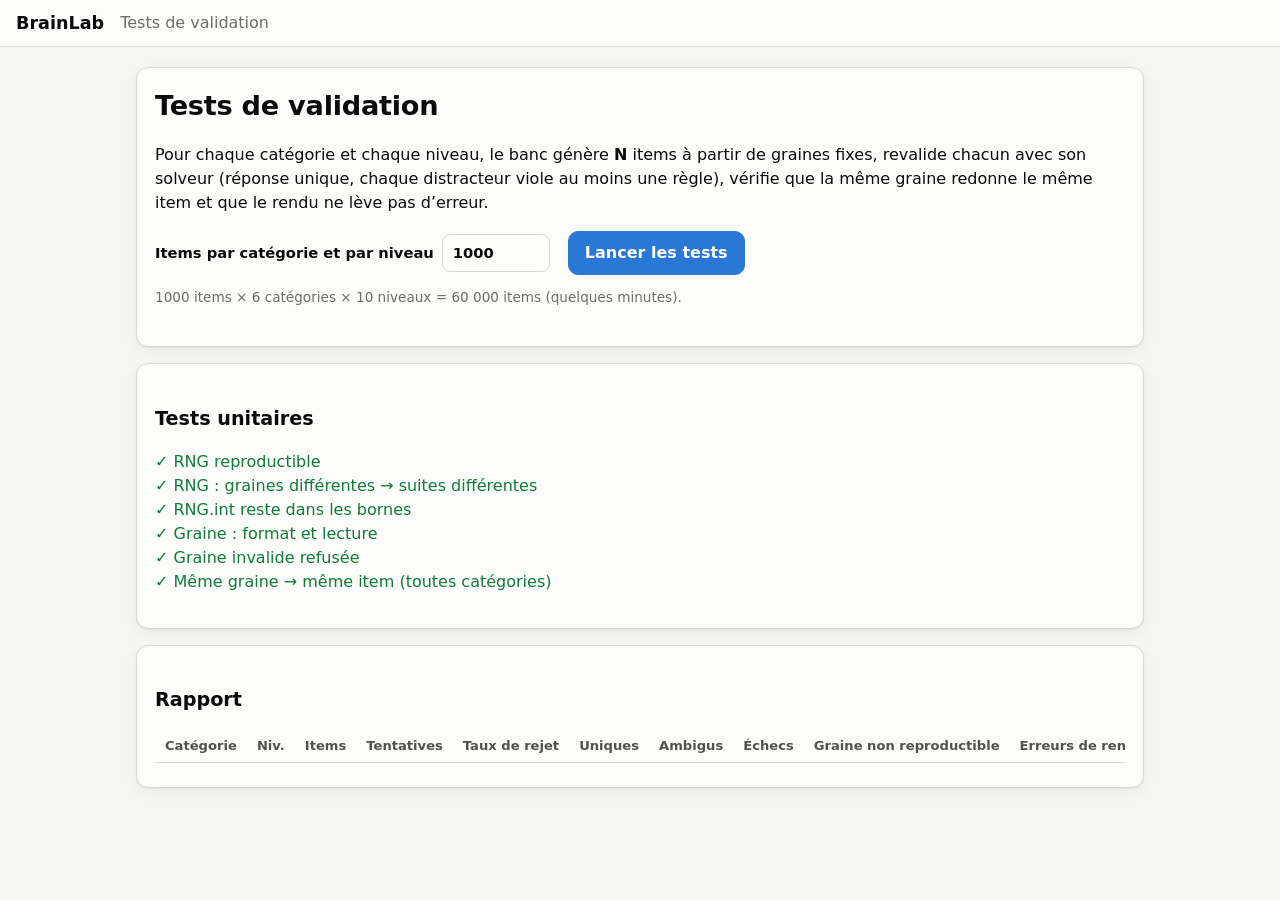
==== tests/index.html @ d0decbf3 "BrainLab : plateforme psychométrique statique (6 catégories, 10 niveaux, solveurs, tests) Site 100 %" ====
<!doctype html>
<html lang="fr">
<head>
  <meta charset="utf-8">
  <meta http-equiv="Content-Security-Policy" content="default-src 'self'">
  <meta name="viewport" content="width=device-width, initial-scale=1">
  <meta name="color-scheme" content="light dark">
  <title>BrainLab — tests de validation</title>
  <link rel="stylesheet" href="../css/style.css">
  <link rel="icon" href="../favicon.svg" type="image/svg+xml">
  <script type="module" src="runner.js"></script>
</head>
<body>
  <header class="top">
    <a class="brand" href="../index.html"><span>BrainLab</span></a>
    <span class="muted">Tests de validation</span>
  </header>
  <main id="main">
    <section class="panel">
      <h1>Tests de validation</h1>
      <p>Pour chaque catégorie et chaque niveau, le banc génère <strong>N</strong> items à partir de graines fixes, revalide chacun avec son solveur (réponse unique, chaque distracteur viole au moins une règle), vérifie que la même graine redonne le même item et que le rendu ne lève pas d’erreur.</p>
      <form id="cfg" class="toolbar">
        <label>Items par catégorie et par niveau <input id="n" type="number" min="10" max="5000" step="10" value="1000"></label>
        <button class="btn primary" type="submit" id="go">Lancer les tests</button>
        <span class="muted small">1000 items × 6 catégories × 10 niveaux = 60 000 items (quelques minutes).</span>
      </form>
      <progress id="prog" max="1" value="0" hidden></progress>
      <p id="status" class="big" aria-live="polite"></p>
    </section>
    <section class="panel">
      <h2>Tests unitaires</h2>
      <ul id="unit"></ul>
    </section>
    <section class="panel">
      <h2>Rapport</h2>
      <div class="table-wrap">
        <table class="data" id="report">
          <thead><tr><th>Catégorie</th><th>Niv.</th><th>Items</th><th>Tentatives</th><th>Taux de rejet</th><th>Uniques</th><th>Ambigus</th><th>Échecs</th><th>Graine non reproductible</th><th>Erreurs de rendu</th><th>Temps moyen</th><th>Temps max</th><th>Motifs de rejet</th></tr></thead>
          <tbody></tbody>
        </table>
      </div>
    </section>
  </main>
</body>
</html>
---- css/style.css ----
/* BrainLab — feuille de style unique. Thème sombre automatique (prefers-color-scheme). */

:root {
  color-scheme: light;
  --bg: #f6f6f3;
  --surface: #fcfcfb;
  --surface-2: #efeee9;
  --line: #d9d8d2;
  --text: #0b0b0b;
  --text-2: #52514e;
  --muted: #6e6d68;
  --accent: #2a78d6;
  --accent-ink: #ffffff;
  --good: #0f7a3a;
  --good-bg: #e3f4e8;
  --bad: #b3261e;
  --bad-bg: #fbe5e3;
  --warn: #8a5a00;
  /* figures */
  --ink: #1b2433;
  --cell: #ffffff;
  --cell-line: #b9b8b1;
  --mline: #d95926;
  --mpos: #2a78d6;
  --noise: #a8a7a0;
  --cube-top: #e8eef8;
  --cube-x: #9ec5f4;
  --cube-y: #5598e7;
  --sg-on: #1b2433;
  --sg-on2: #eb6834;
  /* séries (palette catégorielle validée, ordre fixe) */
  --s1: #2a78d6; --s2: #eb6834; --s3: #1baf7a; --s4: #eda100; --s5: #e87ba4; --s6: #008300;
  --radius: 12px;
  --shadow: 0 1px 2px rgba(0, 0, 0, .06), 0 4px 16px rgba(0, 0, 0, .05);
  font-family: system-ui, -apple-system, "Segoe UI", Roboto, "Helvetica Neue", Arial, sans-serif;
}

@media (prefers-color-scheme: dark) {
  :root {
    color-scheme: dark;
    --bg: #121211;
    --surface: #1a1a19;
    --surface-2: #242422;
    --line: #383835;
    --text: #ffffff;
    --text-2: #c3c2b7;
    --muted: #9d9c94;
    --accent: #3987e5;
    --good: #5fd18b;
    --good-bg: #173322;
    --bad: #ff8a80;
    --bad-bg: #3a1b19;
    --warn: #f0b84a;
    --ink: #e9edf3;
    --cell: #20201e;
    --cell-line: #4a4a46;
    --mline: #ff8a5c;
    --mpos: #6da7ec;
    --noise: #6a6964;
    --cube-top: #3c4e66;
    --cube-x: #2a5f9e;
    --cube-y: #173d6b;
    --sg-on: #e9edf3;
    --sg-on2: #ff8a5c;
    --s1: #3987e5; --s2: #d95926; --s3: #199e70; --s4: #c98500; --s5: #d55181; --s6: #008300;
    --shadow: none;
  }
}

* { box-sizing: border-box; }
html { -webkit-text-size-adjust: 100%; }
body {
  margin: 0;
  background: var(--bg);
  color: var(--text);
  line-height: 1.5;
  font-size: 16px;
}
a { color: var(--accent); }
code { font-family: ui-monospace, SFMono-Regular, Menlo, Consolas, monospace; font-size: .92em; }
h1 { font-size: 1.7rem; margin: 0 0 .5rem; letter-spacing: -.01em; }
h2 { font-size: 1.2rem; margin: 1.4rem 0 .6rem; }
h3 { font-size: 1.1rem; margin: 0 0 .6rem; }
h4 { font-size: 1rem; margin: 1rem 0 .4rem; }
.muted { color: var(--muted); }
.small { font-size: .85rem; }
.warn { color: var(--warn); font-weight: 600; }
.big { font-size: 1.3rem; font-weight: 700; }

.skip { position: absolute; left: -999px; }
.skip:focus { left: 16px; top: 8px; background: var(--surface); padding: 6px 10px; z-index: 10; }

/* ---------- En-tête ---------- */
.top {
  position: sticky; top: 0; z-index: 5;
  display: flex; align-items: center; gap: 16px; flex-wrap: wrap;
  padding: 10px 16px;
  background: var(--surface);
  border-bottom: 1px solid var(--line);
}
.brand { display: flex; align-items: center; gap: 8px; color: var(--text); text-decoration: none; font-weight: 800; font-size: 1.1rem; }
.logo-bg { fill: var(--accent); }
.logo-fg { fill: #fff; stroke: #fff; stroke-width: 1.5; }
.nav { display: flex; gap: 4px; flex-wrap: wrap; }
.nav a { padding: 6px 10px; border-radius: 8px; color: var(--text-2); text-decoration: none; font-weight: 600; font-size: .95rem; }
.nav a:hover { background: var(--surface-2); }
.nav a.active { background: var(--accent); color: var(--accent-ink); }

main { max-width: 1040px; margin: 0 auto; padding: 20px 16px 40px; outline: none; }
.foot { text-align: center; color: var(--muted); font-size: .82rem; padding: 0 16px 24px; }

/* ---------- Boutons, formulaires ---------- */
.btn {
  display: inline-flex; align-items: center; justify-content: center; gap: 6px;
  padding: 9px 16px; border-radius: 10px;
  border: 1px solid var(--line); background: var(--surface); color: var(--text);
  font: inherit; font-weight: 600; cursor: pointer; text-decoration: none;
}
.btn:hover { background: var(--surface-2); }
.btn.primary { background: var(--accent); border-color: var(--accent); color: var(--accent-ink); }
.btn.primary:hover { filter: brightness(1.08); }
.btn.danger { color: var(--bad); border-color: var(--bad); }
.btn.small { padding: 5px 10px; font-size: .88rem; }
.btn.pressed { background: var(--accent); color: var(--accent-ink); }
select, input {
  font: inherit; color: var(--text); background: var(--surface);
  border: 1px solid var(--line); border-radius: 8px; padding: 7px 10px;
}
label { font-weight: 600; font-size: .92rem; display: inline-flex; align-items: center; gap: 8px; }
label.check { font-weight: 500; }
:focus-visible { outline: 3px solid var(--accent); outline-offset: 2px; }

/* ---------- Accueil ---------- */
.hero { padding: 12px 0 8px; }
.hero h1 { font-size: 2.2rem; }
.lead { font-size: 1.1rem; color: var(--text-2); max-width: 46rem; }
.hero-actions { display: flex; gap: 10px; flex-wrap: wrap; margin: 16px 0; }
.cards { display: grid; grid-template-columns: repeat(auto-fill, minmax(220px, 1fr)); gap: 12px; margin: 12px 0 20px; }
.card {
  display: block; padding: 16px; border-radius: var(--radius); background: var(--surface);
  border: 1px solid var(--line); border-top: 4px solid var(--accent); color: var(--text); text-decoration: none; box-shadow: var(--shadow);
}
.card:hover { background: var(--surface-2); }
.card h2 { font-size: 1.05rem; margin: 0 0 6px; }
.card p { margin: 2px 0; }
.card.cat-matrices { border-top-color: var(--s1); }
.card.cat-sequences { border-top-color: var(--s2); }
.card.cat-spatial { border-top-color: var(--s3); }
.card.cat-logic { border-top-color: var(--s4); }
.card.cat-verbal { border-top-color: var(--s5); }
.card.cat-memory { border-top-color: var(--s6); }
.info ul { padding-left: 1.2rem; }

/* ---------- Panneaux ---------- */
.panel, .item, .explain {
  background: var(--surface); border: 1px solid var(--line); border-radius: var(--radius);
  padding: 18px; margin: 0 0 16px; box-shadow: var(--shadow);
}
.toolbar { display: flex; flex-wrap: wrap; gap: 12px 18px; align-items: center; margin-bottom: 14px; }
.inline-form { display: flex; gap: 8px; flex-wrap: wrap; }
.inline-form input { flex: 1 1 220px; font-family: ui-monospace, Menlo, Consolas, monospace; }

/* ---------- Item ---------- */
.item-head { display: flex; flex-wrap: wrap; gap: 6px; align-items: center; margin-bottom: 10px; }
.badge {
  display: inline-block; padding: 2px 9px; border-radius: 999px; font-size: .8rem; font-weight: 700;
  background: var(--surface-2); color: var(--text-2); border: 1px solid var(--line);
}
.badge.level { background: var(--accent); color: var(--accent-ink); border-color: var(--accent); }
.seed {
  margin-left: auto; font: inherit; font-size: .8rem; cursor: pointer;
  background: transparent; border: 1px dashed var(--line); border-radius: 999px; padding: 2px 10px; color: var(--text-2);
}
.prompt { font-size: 1.08rem; font-weight: 600; margin: 4px 0 12px; }
.stimulus { display: flex; justify-content: center; margin: 8px 0 16px; overflow-x: auto; }
.stimulus svg, .exp-visual svg { max-width: 100%; height: auto; }
.stim-row { display: flex; flex-direction: column; align-items: center; gap: 4px; }
.stim-label { font-size: .8rem; font-weight: 700; color: var(--muted); text-transform: uppercase; letter-spacing: .05em; }

.options { display: grid; gap: 10px; }
.options.visual { grid-template-columns: repeat(4, minmax(0, 1fr)); }
.options.textual { grid-template-columns: repeat(auto-fit, minmax(150px, 1fr)); }
.options.list { grid-template-columns: 1fr; }
.options.list .opt { justify-content: flex-start; min-height: 48px; }
.opt {
  position: relative; display: flex; align-items: center; justify-content: center;
  min-height: 56px; padding: 10px 10px 10px 30px; border-radius: 10px;
  border: 2px solid var(--line); background: var(--surface); color: var(--text); cursor: pointer; font: inherit;
}
.options.visual .opt { padding: 26px 6px 8px; }
.opt:hover:not(:disabled) { border-color: var(--accent); }
.opt:disabled { cursor: default; }
.opt svg { max-width: 100%; height: auto; max-height: 150px; }
.opt-num {
  position: absolute; top: 4px; left: 6px; font-size: .75rem; font-weight: 800; color: var(--muted);
}
.opt-notes .opt-num, .opt-notes li .opt-num { position: static; margin-right: 6px; }
.opt.correct { border-color: var(--good); background: var(--good-bg); }
.opt.wrong { border-color: var(--bad); background: var(--bad-bg); }
.opt-text { font-size: 1.15rem; font-weight: 700; }
.opt-text.left { font-size: 1rem; font-weight: 500; text-align: left; }

/* ---------- Retour et explications ---------- */
.feedback {
  display: flex; flex-wrap: wrap; gap: 10px 16px; align-items: center; justify-content: space-between;
  padding: 12px 16px; border-radius: var(--radius); margin: 0 0 14px; border: 1px solid;
}
.feedback.ok { background: var(--good-bg); border-color: var(--good); color: var(--good); }
.feedback.ko { background: var(--bad-bg); border-color: var(--bad); color: var(--bad); }
.feedback span { color: var(--text-2); }
.exp-visual { display: flex; flex-direction: column; align-items: center; gap: 6px; margin: 4px 0 12px; overflow-x: auto; }
.exp-chain { display: flex; flex-wrap: wrap; align-items: center; justify-content: center; gap: 8px; }
.exp-chain .arrow { font-size: .85rem; color: var(--muted); max-width: 12rem; text-align: center; }
.rule-list { padding-left: 1.3rem; }
.rule-list li { margin: 6px 0; }
.vt-wrap { margin: 6px 0 2px; }
.opt-notes { list-style: none; padding: 0; }
.opt-notes li { padding: 4px 8px; border-radius: 6px; margin: 2px 0; }
.opt-notes li.good { background: var(--good-bg); }
.opt-notes li.bad { background: var(--bad-bg); }
.score-detail { font-weight: 600; }

/* ---------- Matrices (SVG) ---------- */
.mbg { fill: var(--surface-2); }
.mcell { fill: var(--cell); stroke: var(--cell-line); stroke-width: 1.2; }
.mcell.missing { fill: var(--surface-2); stroke-dasharray: 5 4; }
.mcell.answer { stroke: var(--good); stroke-width: 4; }
.mq { fill: var(--muted); font-size: 44px; font-weight: 700; }
.ment { fill: var(--ink); stroke: var(--ink); stroke-width: 1.6; stroke-linejoin: round; }
.mneedle { stroke: var(--mpos); stroke-width: 2.4; stroke-linecap: round; }
.mline { stroke: var(--mline); stroke-width: 3.2; stroke-linecap: round; }
.mpos { fill: var(--mpos); }
.noise { stroke: var(--noise); stroke-width: 1.2; }
.noise-dot { fill: var(--noise); }
.vt-cell { fill: var(--surface-2); stroke: var(--line); }
.vt-ans { fill: var(--good-bg); stroke: var(--good); stroke-width: 2; }
.vt-text { fill: var(--text); font-size: 12px; font-weight: 700; }
svg.matrix.small { max-width: 320px; }

/* ---------- Suites ---------- */
.sq-box { fill: var(--cell); stroke: var(--cell-line); stroke-width: 1.5; }
.sq-box.missing { fill: var(--surface-2); stroke-dasharray: 5 4; }
.sq-box.answer { stroke: var(--good); stroke-width: 3.5; fill: var(--good-bg); }
.sq-text { fill: var(--text); font-weight: 700; }
.sq-sub { fill: var(--muted); font-size: 10px; }
.sq-arc { fill: none; stroke-width: 2; }
.sq-lab { font-size: 12px; font-weight: 700; }
.sq-arc.s0 { stroke: var(--s1); } .sq-lab.s0 { fill: var(--text); }
.sq-arc.s1 { stroke: var(--s2); } .sq-lab.s1 { fill: var(--text); }
.sq-arc.s2 { stroke: var(--s3); } .sq-lab.s2 { fill: var(--text); }
.sq-note { fill: var(--text-2); font-size: 10px; }

/* ---------- Visuo-spatial ---------- */
.poly-cell { fill: var(--accent); stroke: var(--surface); stroke-width: 2; }
svg.hl { outline: 3px solid var(--good); outline-offset: 2px; border-radius: 6px; }
.c-top { fill: var(--cube-top); stroke: var(--ink); stroke-width: 1.2; stroke-linejoin: round; }
.c-x { fill: var(--cube-x); stroke: var(--ink); stroke-width: 1.2; stroke-linejoin: round; }
.c-y { fill: var(--cube-y); stroke: var(--ink); stroke-width: 1.2; stroke-linejoin: round; }
.net-cell { fill: var(--cell); stroke: var(--ink); stroke-width: 1.5; }
.gl-s { fill: none; stroke: var(--ink); stroke-width: 0.16; stroke-linecap: round; stroke-linejoin: round; }
.gl-f { fill: var(--ink); stroke: none; }
.cubeview .gl-s { stroke-width: 2.4; }
.cubeview .c-top, .cubeview .c-x, .cubeview .c-y { fill: var(--cell); }
.sg-bg { fill: var(--cell-line); }
.sg-off { fill: var(--cell); }
.sg-on { fill: var(--sg-on); }
.sg-on2 { fill: var(--sg-on2); }

/* ---------- Logique et analogies ---------- */
.premises ol, .clues { padding-left: 1.4rem; margin: 0; }
.premises li, .clues li { margin: 4px 0; }
.premises { width: 100%; }
.stimulus .clues { width: 100%; }
.sol-table { border-collapse: collapse; font-size: .9rem; }
.sol-table th, .sol-table td { border: 1px solid var(--line); padding: 4px 8px; text-align: center; }
.sol-table td.hl { background: var(--good-bg); font-weight: 800; }
.sol-table td.tv { color: var(--good); }
.sol-table td.fv { color: var(--bad); }
.analogy { display: flex; flex-wrap: wrap; align-items: center; justify-content: center; gap: 8px; font-size: 1.25rem; }
.analogy.small { font-size: 1rem; }
.an-w { padding: 4px 12px; border-radius: 8px; background: var(--surface-2); border: 1px solid var(--line); font-weight: 700; }
.an-w.hl { background: var(--good-bg); border-color: var(--good); }
.an-q { padding: 4px 16px; border-radius: 8px; border: 2px dashed var(--accent); font-weight: 800; color: var(--accent); }
.an-op { color: var(--muted); font-size: .9em; }

/* ---------- Mémoire ---------- */
.mem-stage { display: flex; justify-content: center; padding: 12px 0; min-height: 140px; align-items: center; }
.span-digit { font-size: 5rem; font-weight: 800; min-height: 1.2em; min-width: 1.2em; text-align: center; font-variant-numeric: tabular-nums; }
.span-form { display: flex; gap: 10px; flex-wrap: wrap; align-items: center; justify-content: center; }
.span-form input { font-size: 1.4rem; letter-spacing: .2em; width: 14ch; }
.nb-wrap { display: flex; flex-direction: column; align-items: center; gap: 12px; }
.nb-grid { display: grid; grid-template-columns: repeat(3, 72px); grid-template-rows: repeat(3, 72px); gap: 6px; }
.nb-cell {
  border-radius: 10px; background: var(--surface-2); border: 1px solid var(--line);
  display: flex; align-items: center; justify-content: center; font-size: 2rem; font-weight: 800; color: var(--accent-ink);
}
.nb-cell.on { background: var(--accent); border-color: var(--accent); }
.nb-buttons { display: flex; gap: 10px; flex-wrap: wrap; justify-content: center; }
.mem-row { display: flex; flex-wrap: wrap; gap: 3px; align-items: center; margin: 4px 0; }
.mem-lab { font-size: .8rem; font-weight: 700; color: var(--muted); width: 5.5rem; }
.mem-cell {
  display: inline-flex; align-items: center; justify-content: center; min-width: 26px; height: 26px; padding: 0 4px;
  border-radius: 6px; background: var(--surface-2); border: 1px solid var(--line); font-weight: 700; font-size: .85rem;
}
.mem-cell.warm { opacity: .55; }
.mem-cell.hit { background: var(--good-bg); border-color: var(--good); }
.mem-cell.miss { background: var(--bad-bg); border-color: var(--bad); border-style: dashed; }
.mem-cell.fa { background: var(--bad-bg); border-color: var(--bad); }
.mem-intro { margin: 0; }

/* ---------- Examen ---------- */
.exam-bar {
  position: sticky; top: 58px; z-index: 4; display: flex; flex-wrap: wrap; gap: 10px; align-items: center;
  background: var(--surface); border: 1px solid var(--line); border-radius: var(--radius); padding: 8px 12px; margin-bottom: 12px;
}
.exam-bar progress { flex: 1 1 120px; accent-color: var(--accent); }
.timer { font-variant-numeric: tabular-nums; font-weight: 800; }
.timer.urgent { color: var(--bad); }
.corr { border: 1px solid var(--line); border-radius: var(--radius); margin: 8px 0; background: var(--surface); }
.corr > summary { cursor: pointer; padding: 10px 14px; font-weight: 600; }
.corr .mark { display: inline-block; width: 1.4em; }
.corr.ok .mark { color: var(--good); }
.corr.ko .mark { color: var(--bad); }
.corr .item { box-shadow: none; border: none; border-top: 1px solid var(--line); border-radius: 0 0 var(--radius) var(--radius); margin: 0; }
.corr .explain { box-shadow: none; }

/* ---------- Statistiques ---------- */
.table-wrap { overflow-x: auto; display: flex; gap: 16px; flex-wrap: wrap; }
table.data { border-collapse: collapse; font-size: .92rem; margin: 6px 0; }
table.data th, table.data td { border-bottom: 1px solid var(--line); padding: 6px 10px; text-align: left; white-space: nowrap; }
table.data thead th { color: var(--text-2); font-size: .82rem; }
table.levels td { text-align: center; min-width: 3.2rem; }
table.levels td small { display: block; color: var(--muted); font-size: .7rem; }
td.r-hi { background: var(--good-bg); }
td.r-mid { background: var(--surface-2); }
td.r-lo { background: var(--bad-bg); }
figure { margin: 10px 0 18px; }
figcaption { font-weight: 700; font-size: .92rem; margin-bottom: 4px; color: var(--text-2); }
svg.chart { width: 100%; height: auto; max-width: 720px; display: block; }
.chart .grid { stroke: var(--line); stroke-width: 1; }
.chart .axis { fill: var(--muted); font-size: 11px; }
.chart .series { fill: none; stroke-width: 2; stroke-linejoin: round; stroke-linecap: round; }
.chart .series-dot { stroke: var(--surface); stroke-width: 2; }
.chart .hit { fill: transparent; }
.series.s1 { stroke: var(--s1); } .series-dot.s1 { fill: var(--s1); }
.series.s2 { stroke: var(--s2); } .series-dot.s2 { fill: var(--s2); }
.series.s3 { stroke: var(--s3); } .series-dot.s3 { fill: var(--s3); }
.series.s4 { stroke: var(--s4); } .series-dot.s4 { fill: var(--s4); }
.series.s5 { stroke: var(--s5); } .series-dot.s5 { fill: var(--s5); }
.series.s6 { stroke: var(--s6); } .series-dot.s6 { fill: var(--s6); }
.legend { display: flex; flex-wrap: wrap; gap: 6px 16px; font-size: .88rem; color: var(--text-2); }
.lg { display: inline-flex; align-items: center; gap: 6px; }
.sw { width: 14px; height: 4px; border-radius: 2px; display: inline-block; }
.sw.s1 { background: var(--s1); } .sw.s2 { background: var(--s2); } .sw.s3 { background: var(--s3); }
.sw.s4 { background: var(--s4); } .sw.s5 { background: var(--s5); } .sw.s6 { background: var(--s6); }
.data-actions { display: flex; flex-wrap: wrap; gap: 10px; }

.toast {
  position: fixed; left: 50%; bottom: 20px; transform: translateX(-50%);
  background: var(--text); color: var(--bg); padding: 10px 16px; border-radius: 10px; font-weight: 600; z-index: 20;
  max-width: calc(100% - 32px);
}

/* ---------- Mobile ---------- */
@media (max-width: 640px) {
  main { padding: 14px 16px 32px; }
  h1, .hero h1 { font-size: 1.5rem; }
  .options.visual { grid-template-columns: repeat(2, minmax(0, 1fr)); }
  .options.textual { grid-template-columns: 1fr; }
  .seed { margin-left: 0; }
  .nb-grid { grid-template-columns: repeat(3, 60px); grid-template-rows: repeat(3, 60px); }
  .exam-bar { top: 96px; }
  .top { gap: 8px; }
  .nav a { padding: 5px 8px; font-size: .88rem; }
}
#unit { list-style: none; padding: 0; }
#unit li.good, .ok-text { color: var(--good); }
#unit li.bad { color: var(--bad); }
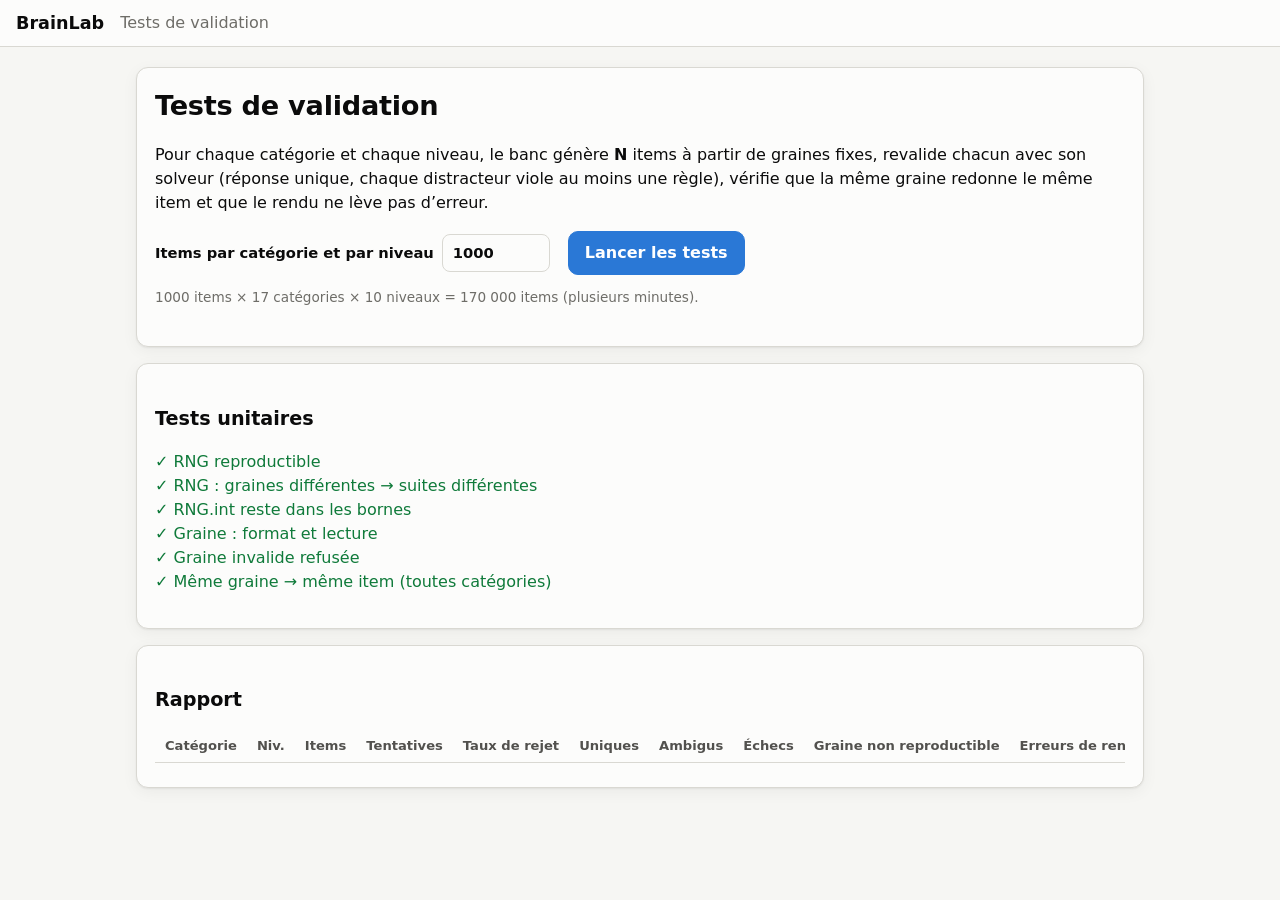
==== commit 45981639: "Batterie de type WAIS-IV en quatre niveaux (facile, moyen, difficile, extrême) Nouvelle page #/wais " ====
--- a/tests/index.html
+++ b/tests/index.html
@@ -22,7 +22,7 @@
       <form id="cfg" class="toolbar">
         <label>Items par catégorie et par niveau <input id="n" type="number" min="10" max="5000" step="10" value="1000"></label>
         <button class="btn primary" type="submit" id="go">Lancer les tests</button>
-        <span class="muted small">1000 items × 6 catégories × 10 niveaux = 60 000 items (quelques minutes).</span>
+        <span class="muted small">1000 items × 17 catégories × 10 niveaux = 170 000 items (plusieurs minutes).</span>
       </form>
       <progress id="prog" max="1" value="0" hidden></progress>
       <p id="status" class="big" aria-live="polite"></p>
--- a/css/style.css
+++ b/css/style.css
@@ -28,6 +28,9 @@
   --cube-y: #5598e7;
   --sg-on: #1b2433;
   --sg-on2: #eb6834;
+  --blk-red: #c62828;
+  --blk-white: #ffffff;
+  --bl-0: #2a78d6; --bl-1: #eb6834; --bl-2: #1baf7a; --bl-3: #eda100; --bl-4: #e87ba4;
   /* séries (palette catégorielle validée, ordre fixe) */
   --s1: #2a78d6; --s2: #eb6834; --s3: #1baf7a; --s4: #eda100; --s5: #e87ba4; --s6: #008300;
   --radius: 12px;
@@ -62,6 +65,9 @@
     --cube-y: #173d6b;
     --sg-on: #e9edf3;
     --sg-on2: #ff8a5c;
+    --blk-red: #e0453b;
+    --blk-white: #ecebe6;
+    --bl-0: #3987e5; --bl-1: #d95926; --bl-2: #199e70; --bl-3: #c98500; --bl-4: #d55181;
     --s1: #3987e5; --s2: #d95926; --s3: #199e70; --s4: #c98500; --s5: #d55181; --s6: #008300;
     --shadow: none;
   }
@@ -323,6 +329,84 @@
 .corr.ko .mark { color: var(--bad); }
 .corr .item { box-shadow: none; border: none; border-top: 1px solid var(--line); border-radius: 0 0 var(--radius) var(--radius); margin: 0; }
 .corr .explain { box-shadow: none; }
+
+
+/* ---------- Subtests de type WAIS-IV ---------- */
+.ia-stage { display: flex; flex-direction: column; align-items: center; gap: 14px; margin: 8px 0; }
+.ia-bar { display: flex; flex-wrap: wrap; gap: 10px 18px; align-items: center; justify-content: center; }
+.ia-bar .timer { min-width: 5.5em; }
+/* Cubes */
+.blk-w { fill: var(--blk-white); }
+.blk-r { fill: var(--blk-red); }
+.blk-empty { fill: var(--surface-2); stroke: var(--line); stroke-dasharray: 4 3; }
+.blk-grid { stroke: var(--cell-line); stroke-width: 1; }
+.blk-frame { fill: none; stroke: var(--ink); stroke-width: 2; }
+.blk-bad { fill: none; stroke: var(--bad); stroke-width: 3; }
+.blk-wrap { display: flex; flex-wrap: wrap; gap: 24px; justify-content: center; align-items: flex-start; }
+.blk-build { display: grid; gap: 0; border: 2px solid var(--ink); }
+.blk-cell { padding: 0; border: 0; background: none; cursor: pointer; line-height: 0; }
+.blk-cell:hover { outline: 2px solid var(--accent); outline-offset: -2px; }
+.blk-palette { display: flex; flex-wrap: wrap; gap: 8px; justify-content: center; }
+.blk-face { position: relative; padding: 14px 6px 6px; border-radius: 10px; border: 2px solid var(--line); background: var(--surface); cursor: pointer; line-height: 0; }
+.blk-face.sel { border-color: var(--accent); background: var(--surface-2); box-shadow: 0 0 0 2px var(--accent); }
+/* Puzzles visuels */
+.pz-cell { fill: var(--cube-x); }
+.pz-target { fill: var(--cube-top); }
+.pz-c0 { fill: var(--s1); } .pz-c1 { fill: var(--s2); } .pz-c2 { fill: var(--s3); }
+.pz-edge { stroke: var(--ink); stroke-width: 2; stroke-linecap: square; }
+.pz-options { width: 100%; grid-template-columns: repeat(6, minmax(0, 1fr)); }
+.opt.picked { border-color: var(--accent); background: var(--surface-2); box-shadow: 0 0 0 2px var(--accent); }
+/* Balances */
+.bl-grid { display: flex; flex-wrap: wrap; gap: 8px 18px; justify-content: center; align-items: flex-end; }
+.bl-query { padding: 4px; border: 2px dashed var(--accent); border-radius: 12px; }
+.bl-s { stroke: var(--ink); stroke-width: 1.2; stroke-linejoin: round; }
+.bl-0 { fill: var(--bl-0); } .bl-1 { fill: var(--bl-1); } .bl-2 { fill: var(--bl-2); } .bl-3 { fill: var(--bl-3); } .bl-4 { fill: var(--bl-4); }
+.bl-stand { fill: var(--cell-line); }
+.bl-beam { stroke: var(--ink); stroke-width: 4; stroke-linecap: round; }
+.bl-plate { stroke: var(--ink); stroke-width: 3; stroke-linecap: round; }
+.bl-q { fill: var(--accent); font-size: 36px; font-weight: 800; }
+/* Symboles et Code */
+.sy-g { fill: none; stroke: var(--ink); stroke-width: 2.6; stroke-linecap: round; stroke-linejoin: round; }
+svg.glyph { display: block; }
+.sy-stage { min-height: 80px; display: flex; justify-content: center; }
+.sy-row { display: flex; gap: 18px; align-items: center; }
+.sy-targets, .sy-search { display: flex; gap: 16px; padding: 8px 12px; border: 1px solid var(--line); border-radius: 10px; background: var(--cell); }
+.sy-targets { border: 2px solid var(--ink); }
+.sy-exp { display: flex; gap: 10px; align-items: center; }
+.cd-key { display: flex; flex-wrap: wrap; gap: 0; border: 2px solid var(--ink); border-radius: 6px; overflow: hidden; }
+.cd-pair { display: flex; flex-direction: column; align-items: center; padding: 4px 6px; border-right: 1px solid var(--line); background: var(--cell); }
+.cd-pair:last-child { border-right: 0; }
+.cd-digit { font-weight: 800; font-size: 1.1rem; border-bottom: 1px solid var(--line); width: 100%; text-align: center; }
+.cd-strip { display: flex; gap: 4px; justify-content: center; flex-wrap: nowrap; overflow: hidden; max-width: 100%; }
+.cd-strip.wrap { flex-wrap: wrap; }
+.cd-cell { display: flex; flex-direction: column; align-items: center; min-width: 34px; padding: 2px 4px 4px; border: 1px solid var(--line); border-radius: 6px; background: var(--surface-2); font-weight: 700; }
+.cd-cell.cur { border: 2px solid var(--accent); background: var(--surface); font-size: 1.3rem; }
+.cd-cell.ok { background: var(--good-bg); border-color: var(--good); }
+.cd-cell.ko { background: var(--bad-bg); border-color: var(--bad); }
+.cd-cell svg { width: 22px; height: 22px; }
+.cd-palette { display: grid; grid-template-columns: repeat(auto-fit, minmax(64px, 1fr)); gap: 8px; width: 100%; max-width: 640px; }
+.cd-btn { min-height: 60px; padding: 18px 6px 6px; }
+/* Configuration et résultats de la batterie */
+.w-levels { display: grid; grid-template-columns: repeat(auto-fit, minmax(200px, 1fr)); gap: 10px; }
+.w-level { align-items: flex-start; padding: 10px 12px; border: 2px solid var(--line); border-radius: 10px; background: var(--surface); cursor: pointer; font-weight: 500; }
+.w-level:has(input:checked) { border-color: var(--accent); background: var(--surface-2); }
+.w-level > span { display: flex; flex-direction: column; gap: 2px; }
+.w-level input { margin-top: 4px; }
+.w-indices { display: grid; grid-template-columns: repeat(auto-fit, minmax(240px, 1fr)); gap: 12px; }
+.w-index { border: 1px solid var(--line); border-radius: 10px; padding: 8px 12px 10px; margin: 0; }
+.w-index legend { font-weight: 700; padding: 0 4px; }
+.w-sub { display: flex; align-items: flex-start; margin: 6px 0; }
+.w-sub input { margin-top: 4px; }
+.w-intro h1 { margin-top: 4px; }
+.w-bars { display: flex; flex-direction: column; gap: 8px; max-width: 720px; }
+.w-bars.composite { margin-top: 14px; padding-top: 12px; border-top: 1px solid var(--line); }
+.w-bar { display: grid; grid-template-columns: minmax(150px, 18rem) 1fr 3.5rem; gap: 10px; align-items: center; }
+.w-bar-track { width: 100%; height: 14px; border-radius: 7px; overflow: hidden; display: block; }
+.w-bar-bg { fill: var(--surface-2); }
+.w-bar-fill { fill: var(--s1); }
+.w-bar.comp .w-bar-fill { fill: var(--s3); }
+.w-bar-val { font-weight: 800; text-align: right; font-variant-numeric: tabular-nums; }
+.correction > h2 { margin-top: 1.6rem; }
 
 /* ---------- Statistiques ---------- */
 .table-wrap { overflow-x: auto; display: flex; gap: 16px; flex-wrap: wrap; }
@@ -370,6 +454,11 @@
   .seed { margin-left: 0; }
   .nb-grid { grid-template-columns: repeat(3, 60px); grid-template-rows: repeat(3, 60px); }
   .exam-bar { top: 96px; }
+  .pz-options { grid-template-columns: repeat(3, minmax(0, 1fr)); }
+  .w-bar { grid-template-columns: 1fr 3.5rem; }
+  .w-bar-lab { grid-column: 1 / -1; }
+  .sy-row { gap: 8px; flex-wrap: wrap; justify-content: center; }
+  .sy-row svg { width: 34px; height: 34px; }
   .top { gap: 8px; }
   .nav a { padding: 5px 8px; font-size: .88rem; }
 }
